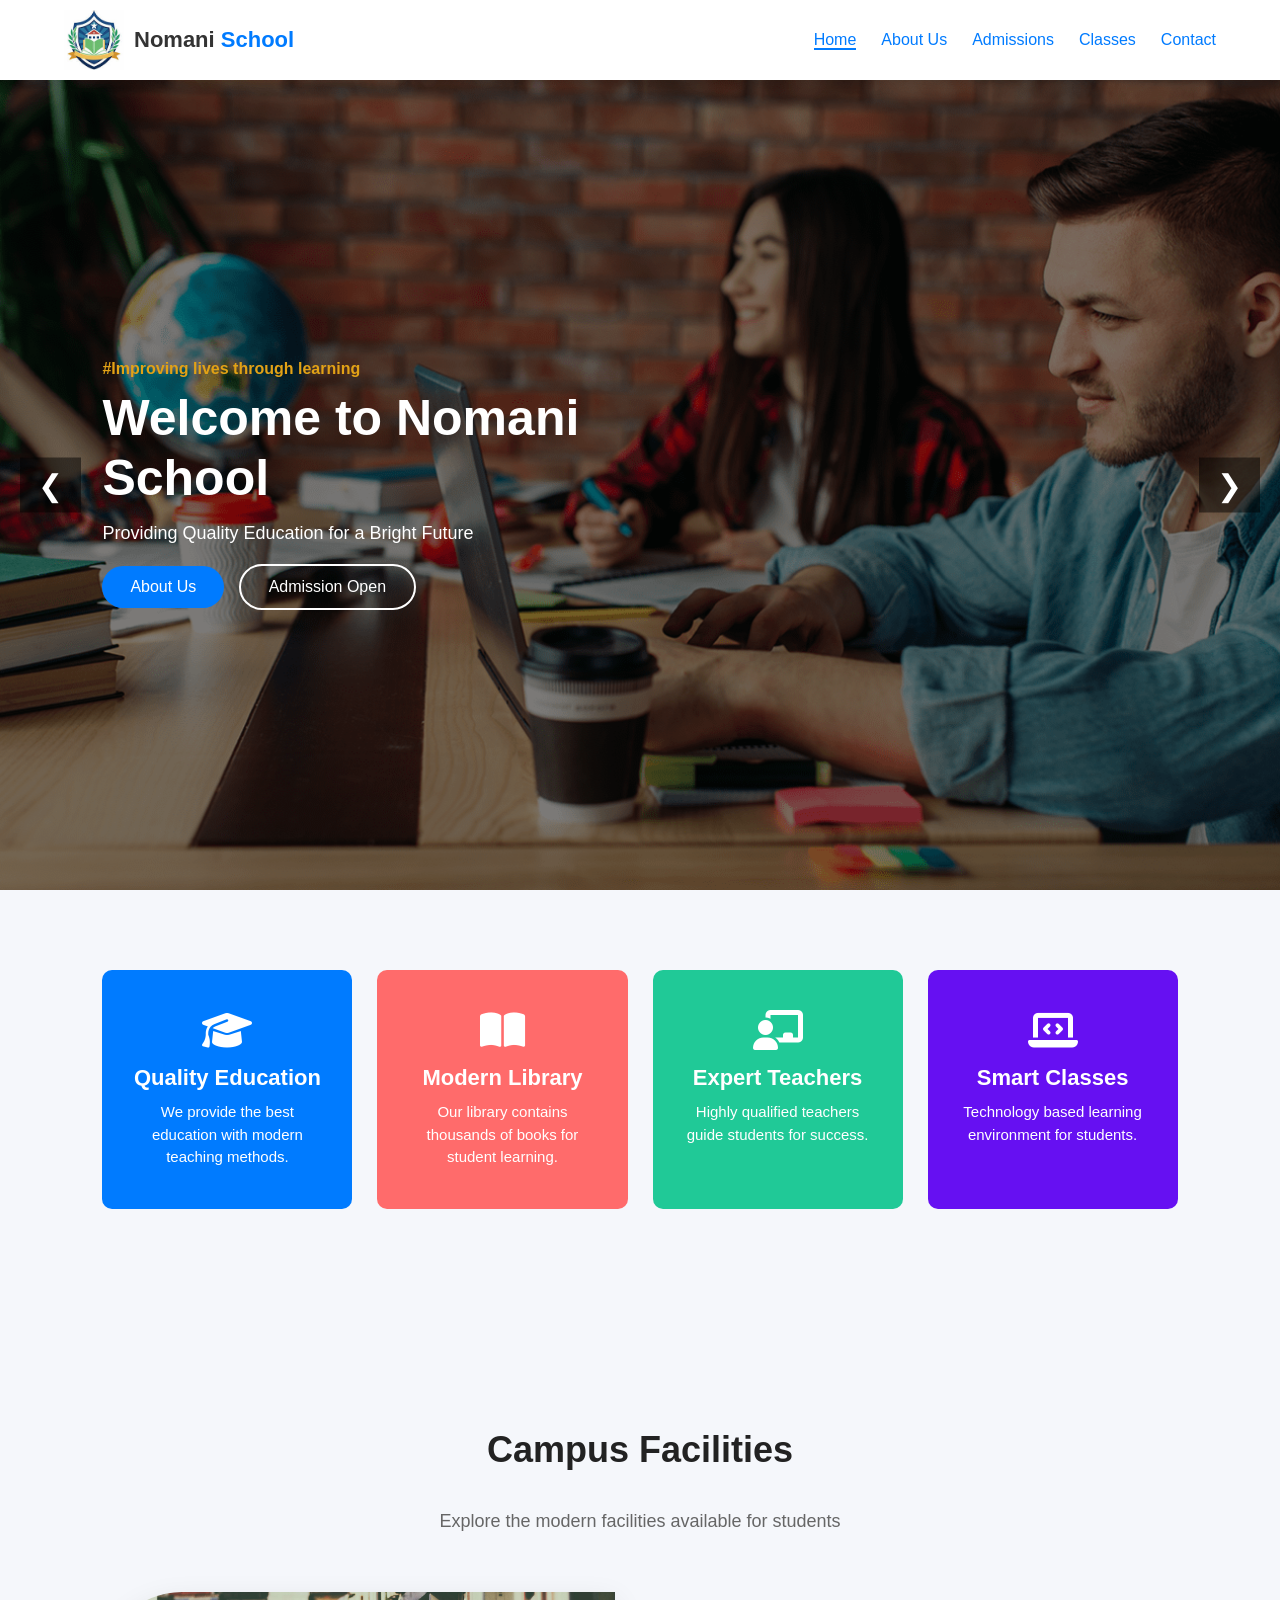
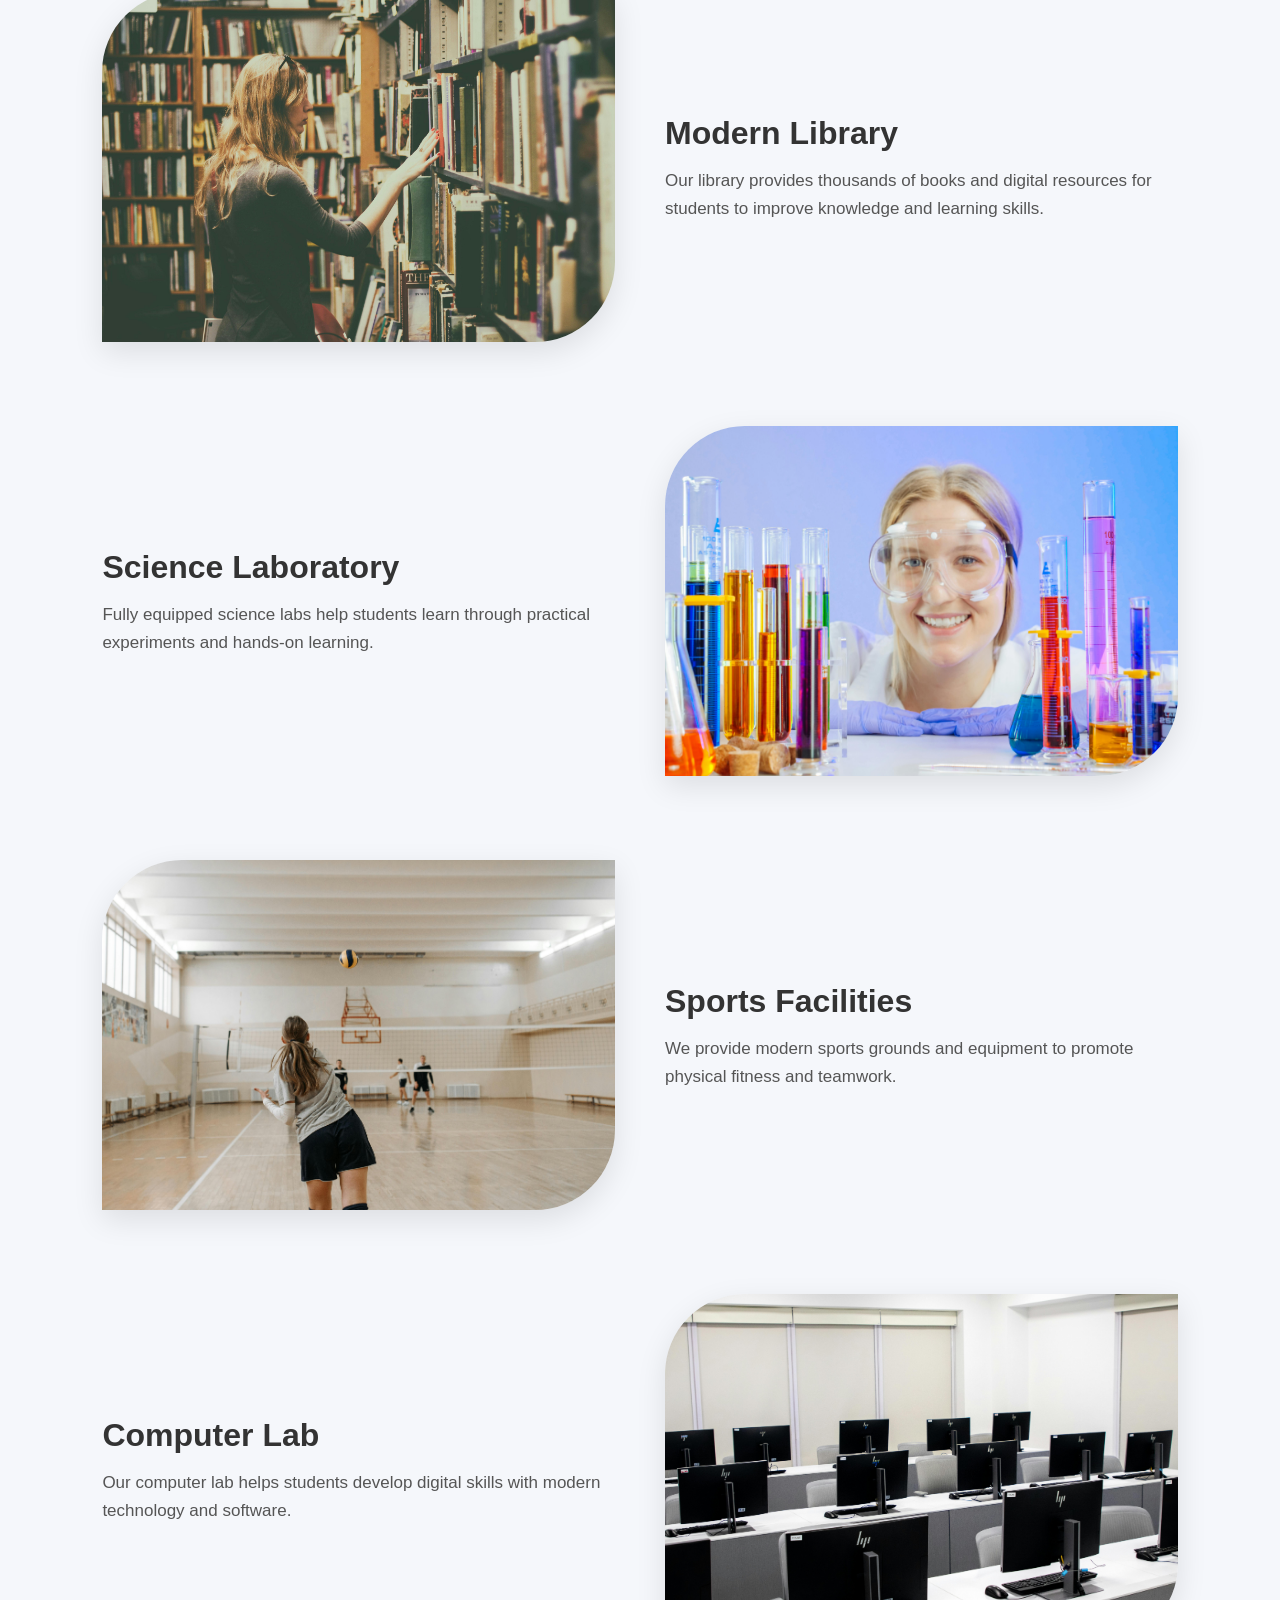
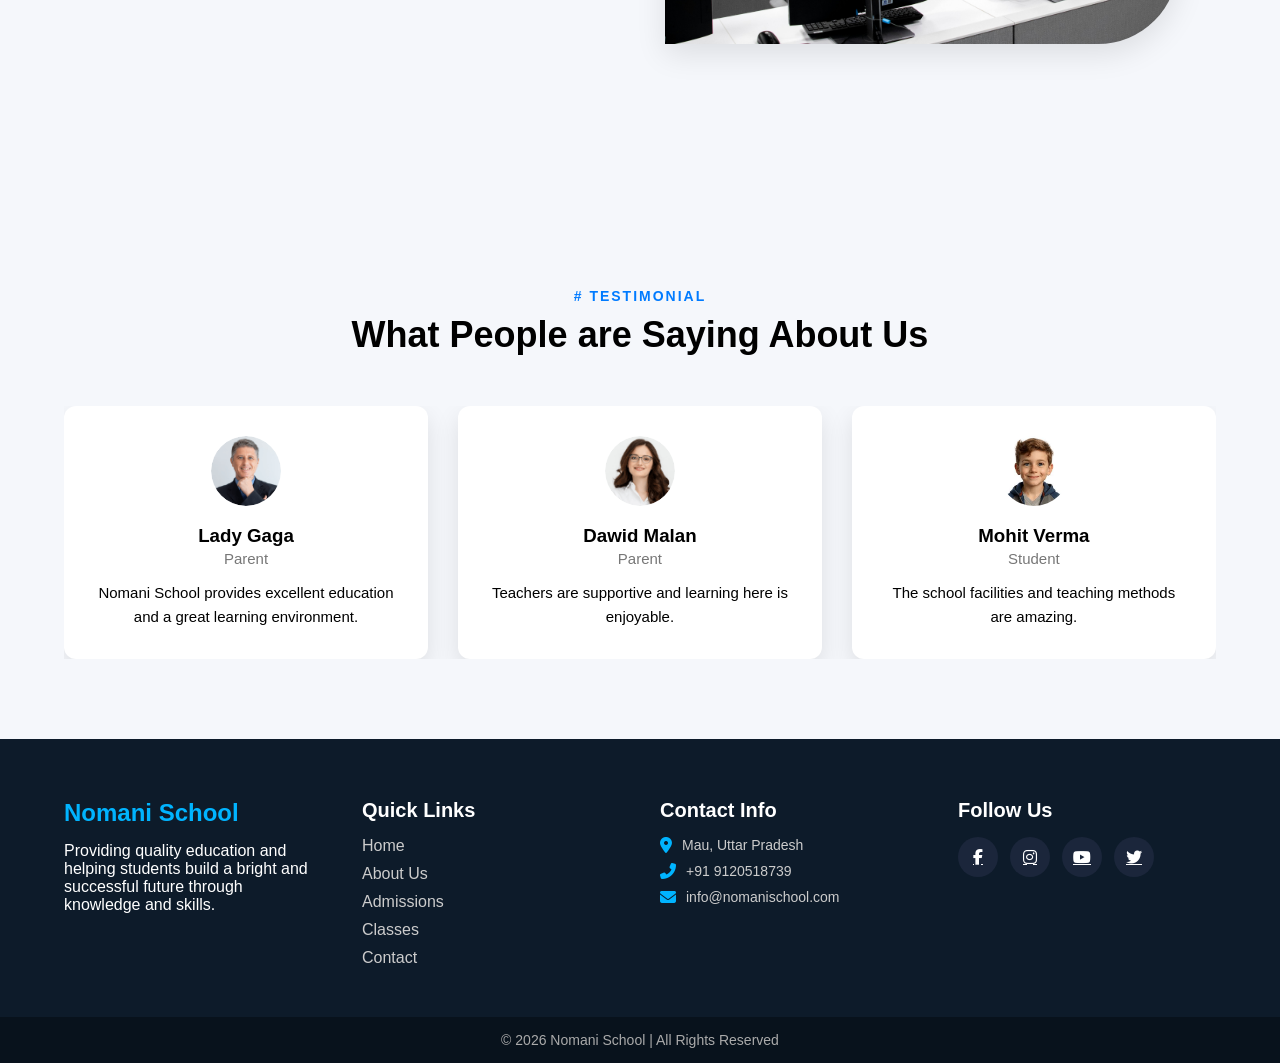
==== index.html @ 3c48c8b8 "Add files via upload" ====
<!DOCTYPE html>
<html lang="en">

<head>
    <meta charset="UTF-8">
    <meta name="viewport" content="width=device-width, initial-scale=1.0">
    <link rel="shortcut icon" href="image/logo.jpg" type="image/x-icon">
    <title>Nomani School</title>
    <link rel="stylesheet" href="style.css">
    <link rel="stylesheet" href="https://cdnjs.cloudflare.com/ajax/libs/font-awesome/6.5.0/css/all.min.css">
</head>

<body>

    <header>
        <nav>

            <div class="logo">
                <a href="index.html">
                    <img src="image/logo.jpg" alt="Nomani School Logo">
                    <h1>Nomani <span>School</span></h1>
                </a>
            </div>

            <ul class="nav-links">
                <li><a href="index.html" class="active">Home</a></li>
                <li><a href="about.html">About Us</a></li>
                <li><a href="admission.html">Admissions</a></li>
                <li><a href="classes.html">Classes</a></li>
                <li><a href="contact.html">Contact</a></li>
            </ul>

            <!-- Mobile Menu Icon -->
            <div class="menu-btn" onclick="toggleMenu()">☰</div>

        </nav>
    </header>

    <!-- Hero sectuion start -->
    <section class="hero">

        <div class="slider">

            <div class="slide active">
                <img src="image/slider_image1.png" alt="">
                <div class="slide-content">
                    <p class="hash">#Improving lives through learning</p>
                    <h1 class="title">Welcome to Nomani School</h1>
                    <p>Providing Quality Education for a Bright Future</p>
                    <a href="#" class="btn">About Us</a>
                    <a href="#" class="btn btn-secondary">Admission Open</a>
                </div>
            </div>

            <div class="slide">
                <img src="image/slider_image2.png" alt="">
                <div class="slide-content">
                    <p class="hash">#Improving lives through learning</p>
                    <h1 class="title">World Class best Learning for Anyone</h1>
                    <p>We believe everyone has the capacity to be creative. Turitor is a
                        place where people develop their own potential.</p>
                    <a href="about.html" class="btn">About Us</a>
                    <a href="admission.html" class="btn btn-secondary">Admission Open</a>
                </div>
            </div>

            <div class="slide">
                <img src="image/slider_image3.png" alt="">
                <div class="slide-content">
                    <p class="hash">#Improving lives through learning</p>
                    <h1 class="title">World class Best Learning</h1>
                    <p>We believe everyone has the capacity to be creative. Turitor is a
                        place where people develop their own potential.</p>
                    <a href="about.html" class="btn">About Us</a>
                    <a href="admission.html" class="btn btn-secondary">Admission Open</a>
                </div>
            </div>

        </div>

        <!-- Manual Controls -->

        <button class="prev">&#10094;</button>
        <button class="next">&#10095;</button>

    </section>

    <!-- hero section end -->


    <!-- feature section start -->

    <section class="features">

        <div class="card-container">

            <div class="feature-card card1">
                <i class="fas fa-graduation-cap"></i>
                <h3>Quality Education</h3>
                <p>We provide the best education with modern teaching methods.</p>
            </div>

            <div class="feature-card card2">
                <i class="fas fa-book-open"></i>
                <h3>Modern Library</h3>
                <p>Our library contains thousands of books for student learning.</p>
            </div>

            <div class="feature-card card3">
                <i class="fas fa-chalkboard-teacher"></i>
                <h3>Expert Teachers</h3>
                <p>Highly qualified teachers guide students for success.</p>
            </div>

            <div class="feature-card card4">
                <i class="fas fa-laptop-code"></i>
                <h3>Smart Classes</h3>
                <p>Technology based learning environment for students.</p>
            </div>

        </div>

    </section>

    <!-- feature section end -->

    <!-- Campus Facilities section start -->

    <section class="campus">

        <h1 class="section-title">Campus Facilities</h1>
        <p class="section-subtitle">Explore the modern facilities available for students</p>

        <div class="facility">

            <div class="facility-img">
                <img src="image/library.jpg" alt="">
            </div>

            <div class="facility-content">
                <h2>Modern Library</h2>
                <p>Our library provides thousands of books and digital resources
                    for students to improve knowledge and learning skills.</p>
            </div>

        </div>


        <div class="facility reverse">

            <div class="facility-img">
                <img src="image/science laboratory.jpg" alt="">
            </div>

            <div class="facility-content">
                <h2>Science Laboratory</h2>
                <p>Fully equipped science labs help students learn through
                    practical experiments and hands-on learning.</p>
            </div>

        </div>


        <div class="facility">

            <div class="facility-img">
                <img src="image/sport.jpg" alt="">
            </div>

            <div class="facility-content">
                <h2>Sports Facilities</h2>
                <p>We provide modern sports grounds and equipment to promote
                    physical fitness and teamwork.</p>
            </div>

        </div>


        <div class="facility reverse">

            <div class="facility-img">
                <img src="image/computer.jpg" alt="">
            </div>

            <div class="facility-content">
                <h2>Computer Lab</h2>
                <p>Our computer lab helps students develop digital skills
                    with modern technology and software.</p>
            </div>

        </div>

    </section>

    <!-- Campus Facilities section end -->

    <!-- Testimonial section start -->

    <section class="testimonial">

        <p class="small-heading"># TESTIMONIAL</p>
        <h2 class="testimonial-title">What People are Saying About Us</h2>

        <div class="testimonial-container">
            <div class="testimonial-slider">

                <div class="testimonial-card">
                    <img src="image/client1.png">
                    <h3>Lady Gaga</h3>
                    <p class="role">Parent</p>
                    <p>Nomani School provides excellent education and a great learning environment.</p>
                </div>

                <div class="testimonial-card">
                    <img src="image/client2.png">
                    <h3>Dawid Malan</h3>
                    <p class="role">Parent</p>
                    <p>Teachers are supportive and learning here is enjoyable.</p>
                </div>

                <div class="testimonial-card">
                    <img src="image/client3.jpg">
                    <h3>Mohit Verma</h3>
                    <p class="role">Student</p>
                    <p>The school facilities and teaching methods are amazing.</p>
                </div>

                <div class="testimonial-card">
                    <img src="image/client4.jpg">
                    <h3>Priya Singh</h3>
                    <p class="role">Student</p>
                    <p>Activities and studies are balanced perfectly.</p>
                </div>

            </div>
        </div>

    </section>

    <!-- Testimonial section end -->

    <!-- Footer start -->

    <footer class="footer">

        <div class="footer-container">

            <div class="footer-box">
                <h2 class="footer-logo">Nomani School</h2>
                <p>
                    Providing quality education and helping students build a
                    bright and successful future through knowledge and skills.
                </p>
            </div>

            <div class="footer-box">
                <h3>Quick Links</h3>
                <ul>
                    <li><a href="index.html">Home</a></li>
                    <li><a href="about.html">About Us</a></li>
                    <li><a href="admission.html">Admissions</a></li>
                    <li><a href="classes.html">Classes</a></li>
                    <li><a href="contact.html">Contact</a></li>
                </ul>
            </div>

            <div class="footer-box contact-box">
                <h3>Contact Info</h3>

                <p><i class="fas fa-map-marker-alt"></i> Mau, Uttar Pradesh</p>

                <p><i class="fas fa-phone-alt"></i> +91 9120518739</p>

                <p><i class="fas fa-envelope"></i> info@nomanischool.com</p>

            </div>

            <div class="footer-box">
                <h3>Follow Us</h3>

                <div class="social-icons">
                    <a href="#"><i class="fab fa-facebook-f"></i></a>
                    <a href="#"><i class="fab fa-instagram"></i></a>
                    <a href="#"><i class="fab fa-youtube"></i></a>
                    <a href="#"><i class="fab fa-twitter"></i></a>
                </div>

            </div>

        </div>

        <div class="footer-bottom">
            <p>© 2026 Nomani School | All Rights Reserved</p>
        </div>

    </footer>

    <!-- Footer end -->

    <!-- https://demo-themewinter.com/turitor/tutor-classic/ -->



    <script src="index.js"></script>
</body>

</html>
---- style.css ----
* {
    margin: 0;
    padding: 0;
    box-sizing: border-box;
    font-family: Arial, sans-serif;
}

body {
    background: #fff;
}

/* HEADER */

header {
    width: 100%;
    background: #fff;
    position: sticky;
    top: 0;
    z-index: 1000;
    box-shadow: 0 2px 8px rgba(0, 0, 0, 0.1);
}

nav {
    width: 90%;
    margin: auto;
    display: flex;
    align-items: center;
    justify-content: space-between;
    padding: 10px 0;
}

/* LOGO */

.logo {
    display: flex;
    align-items: center;
    gap: 10px;
}

.logo a {
    display: flex;
    align-items: center;
    gap: 10px;
    text-decoration: none;
}

.logo a img {
    width: 60px;
    height: 60px;
}

.logo a h1 {
    font-size: 22px;
    color: #333;
}

.logo a span {
    color: #007bff;
}

/* NAV LINKS */

.nav-links {
    display: flex;
    list-style: none;
    gap: 25px;
}

.nav-links li a {
    text-decoration: none;
    color: #007bff;
    font-size: 16px;
    font-weight: 500;
    position: relative;
    transition: 0.3s;
}

/* Hover animation */

.nav-links li a::after {
    content: "";
    width: 0;
    height: 2px;
    background: #007bff;
    position: absolute;
    left: 0;
    bottom: -5px;
    transition: 0.3s;
}

.nav-links li a:hover::after {
    width: 100%;
}

.nav-links li .active {
    border-bottom: 2px solid #007bff;
}

/* MENU BUTTON */

.menu-btn {
    display: none;
    font-size: 28px;
    cursor: pointer;
}

/* Hero section start */

.hero {
    position: relative;
    width: 100%;
    height: 90vh;
    overflow: hidden;
}

/* SLIDES */

.slide {
    position: absolute;
    width: 100%;
    height: 100%;
    opacity: 0;
    transition: opacity 1s ease;
}

.slide.active {
    opacity: 1;
}

.slide img {
    width: 100%;
    height: 100%;
    object-fit: cover;
}

/* OVERLAY */

.slide::after {
    content: "";
    position: absolute;
    top: 0;
    left: 0;
    width: 100%;
    height: 100%;
    background: rgba(0, 0, 0, 0.5);
}

/* TEXT CONTENT */

.slide-content {
    position: absolute;
    top: 50%;
    left: 8%;
    transform: translateY(-50%);
    color: white;
    z-index: 2;
    max-width: 550px;
    /* controls text width */
}

.slide-content .hash {
    font-size: 16px;
    margin-bottom: 10px;
    color: #e2a216;
    font-weight: bold;
}

.slide-content .title {
    font-size: 50px;
    font-weight: 700;
    margin-bottom: 15px;
    line-height: 1.2;
}

.slide-content p {
    font-size: 18px;
    margin-bottom: 20px;
}

.btn {
    display: inline-block;
    padding: 12px 28px;
    background: #007bff;
    color: white;
    text-decoration: none;
    border-radius: 30px;
    margin-right: 10px;
    transition: 0.3s;
}

.slide-content .btn-secondary {
    background: transparent;
    border: 2px solid white;
}

.btn:hover {
    background: #0056d2;
}

.btn-secondary:hover {
    background: white;
    color: black;
}

/* ARROWS */

.prev,
.next {
    position: absolute;
    top: 50%;
    transform: translateY(-50%);
    background: rgba(0, 0, 0, 0.5);
    color: white;
    border: none;
    font-size: 30px;
    padding: 10px 18px;
    cursor: pointer;
    z-index: 3;
}

.prev {
    left: 20px;
}

.next {
    right: 20px;
}

.prev:hover,
.next:hover {
    background: #007bff;
}

/* hero section end */

/* Feature section start */

.features {
    padding: 80px 5%;
    background: #f5f7fb;
}

.card-container {
    display: grid;
    grid-template-columns: repeat(auto-fit, minmax(250px, 1fr));
    gap: 25px;
}

/* CARD */

.feature-card {
    padding: 40px 25px;
    text-align: center;
    border-radius: 10px;
    color: white;
    transition: 0.4s;
    cursor: pointer;
}

/* ICON */

.feature-card i {
    font-size: 40px;
    margin-bottom: 15px;
}

/* TITLE */

.feature-card h3 {
    font-size: 22px;
    margin-bottom: 10px;
}

/* PARAGRAPH */

.feature-card p {
    font-size: 15px;
    line-height: 1.5;
}

/* DIFFERENT COLORS */

.card1 {
    background: #007bff;
}

.card2 {
    background: #ff6b6b;
}

.card3 {
    background: #20c997;
}

.card4 {
    background: #6610f2;
}

/* HOVER EFFECT */

.feature-card:hover {
    background: #222;
    transform: translateY(-10px);
    box-shadow: 0 10px 25px rgba(0, 0, 0, 0.2);
}

/* Feature section end */

/* Campus Facilities section start */

.campus {
    padding: 80px 8%;
    background: #f5f7fb;
}

.section-title {
    text-align: center;
    font-size: 42px;
    font-weight: 700;
    margin-bottom: 10px;
    color: #222;
}

.section-subtitle {
    text-align: center;
    color: #666;
    margin-bottom: 60px;
    font-size: 18px;
}

.facility {
    display: flex;
    align-items: center;
    gap: 50px;
    margin-bottom: 80px;
}

.reverse {
    flex-direction: row-reverse;
}

/* IMAGE */

.facility-img {
    flex: 1;
}

.facility-img img {
    width: 100%;
    height: 350px;
    object-fit: cover;
    border-top-left-radius: 80px;
    border-bottom-right-radius: 80px;
    box-shadow: 0 10px 30px rgba(0, 0, 0, 0.1);
}

/* CONTENT */

.facility-content {
    flex: 1;
}

.facility-content h2 {
    font-size: 32px;
    margin-bottom: 15px;
    color: #333;
}

.facility-content p {
    font-size: 17px;
    line-height: 1.6;
    color: #555;
}

/* Campus Facilities section end */

/* Testimonial section start */

.testimonial {
    padding: 80px 5%;
    background: #f5f7fb;
    text-align: center;
}

.small-heading {
    color: #007bff;
    font-size: 14px;
    letter-spacing: 2px;
    font-weight: 600;
    margin-bottom: 10px;
}

.testimonial-title {
    font-size: 36px;
    margin-bottom: 50px;
}

.testimonial-container {
    max-width: 1200px;
    margin: auto;
    overflow: hidden;
}

.testimonial-slider {
    display: flex;
    gap: 30px;
    transition: 0.6s ease;
}

.testimonial-card {
    min-width: calc(33.33% - 20px);
    background: #fff;
    padding: 30px;
    border-radius: 12px;
    box-shadow: 0 10px 25px rgba(0, 0, 0, 0.1);
    transition: 0.4s;
}

.testimonial-card:hover {
    transform: translateY(-10px);
    box-shadow: 0 15px 35px rgba(0, 0, 0, 0.2);
}

.testimonial-card img {
    width: 70px;
    height: 70px;
    border-radius: 50%;
    margin-bottom: 15px;
}

.role {
    color: #777;
    font-size: 14px;
    margin-bottom: 10px;
}

.testimonial-card p {
    font-size: 15px;
    line-height: 1.6;
}

/* About page start */

/* HERO */

.about-hero {
    height: 350px;
    background: linear-gradient(rgba(0, 0, 0, 0.6), rgba(0, 0, 0, 0.6)), url(image/slider_image2.png);
    background-size: cover;
    display: flex;
    align-items: center;
    justify-content: center;
    color: white;
    text-align: center;
}

.hero-content h1 {
    font-size: 50px;
    margin-bottom: 10px;
}

/* ABOUT */

.about-school {
    padding: 80px 8%;
}

.about-container {
    display: flex;
    align-items: center;
    gap: 50px;
}

.about-image img {
    width: 100%;
    border-radius: 12px;
    box-shadow: 0 10px 30px rgba(0, 0, 0, 0.2);
    transition: .4s;
}

.about-image img:hover {
    transform: scale(1.05);
}

.about-text h2 {
    font-size: 36px;
    margin-bottom: 15px;
}

.about-text p {
    font-size: 17px;
    line-height: 1.6;
    color: #555;
}

.about-text .btn {
    padding: 12px 25px;
    background: #007bff;
    color: white;
    text-decoration: none;
    border-radius: 25px;
    margin-top: 10px;
}

/* COUNTERS */

.counter {
    background: #f5f7fb;
    padding: 60px;
    display: grid;
    grid-template-columns: repeat(auto-fit, minmax(200px, 1fr));
    text-align: center;
    gap: 20px;
}

.counter-box {
    background: white;
    padding: 30px;
    border-radius: 10px;
    box-shadow: 0 10px 20px rgba(0, 0, 0, 0.1);
    transition: .4s;
}

.counter-box:hover {
    transform: translateY(-10px);
}

.counter-box h2 {
    font-size: 40px;
    color: #007bff;
    margin-bottom: 10px;
}

/* MISSION */

.mission-vision {
    padding: 80px 8%;
    text-align: center;
}

.mission-container {
    display: flex;
    gap: 40px;
    justify-content: center;
    flex-wrap: wrap;
}

.mission-card {
    width: 300px;
    background: white;
    padding: 40px;
    border-radius: 12px;
    box-shadow: 0 10px 20px rgba(0, 0, 0, 0.1);
    transition: .4s;
}

.mission-card:hover {
    transform: translateY(-10px);
}

.mission-card h3 {
    font-size: 24px;
    color: #007bff;
    margin-bottom: 15px;
}

.mission-card p {
    font-size: 16px;
    line-height: 1.6;
    color: #555;
}

/* PRINCIPAL */

.principal {
    padding: 80px 8%;
}

.principal-container {
    display: flex;
    gap: 50px;
    align-items: center;
}

.principal-container .principal-text h2 {
    font-size: 36px;
    margin-bottom: 15px;
}

.principal-container .principal-text p {
    font-size: 17px;
    line-height: 1.6;
    color: #555;
    margin-bottom: 10px;
}

.principal-img img {
    width: 300px;
    height: 350px;
    border-radius: 12px;
}

/* TEACHERS */

.teachers {
    padding: 80px 8%;
    text-align: center;
}

.teacher-container {
    display: flex;
    gap: 30px;
    justify-content: center;
    flex-wrap: wrap;
}

.teacher-card {
    width: 250px;
    background: white;
    padding: 20px;
    border-radius: 12px;
    box-shadow: 0 10px 20px rgba(0, 0, 0, 0.1);
    transition: .4s;
}

.teacher-card:hover {
    transform: translateY(-10px);
}

.teacher-card img {
    width: 100%;
    height: 250px;
    border-radius: 10px;
    margin-bottom: 10px;
}

.teacher-card h3 {
    color: #007bff;
    margin-bottom: 5px;
}

.teacher-card p {
    color: #777;
    font-size: 14px;
}

/* WHY */

.why {
    padding: 80px 8%;
    background: #f5f7fb;
    text-align: center;
}

.why-container {
    display: flex;
    gap: 30px;
    justify-content: center;
    flex-wrap: wrap;
}

.why-box {
    width: 260px;
    background: white;
    padding: 30px;
    border-radius: 10px;
    box-shadow: 0 10px 20px rgba(0, 0, 0, 0.1);
}

.why-box h3 {
    font-size: 24px;
    color: #007bff;
    margin-bottom: 15px;
}

.why-box p {
    font-size: 16px;
    line-height: 1.6;
    color: #555;
}

/* CTA */

.cta {
    background: #007bff;
    color: white;
    text-align: center;
    padding: 60px;
}

.cta h2 {
    font-size: 36px;
    margin-bottom: 15px;
}

.cta p {
    font-size: 18px;
    margin-bottom: 20px;
}

.cta-btn {
    background: white;
    color: #007bff;
    padding: 12px 30px;
    text-decoration: none;
    border-radius: 25px;
    margin-top: 10px;
    display: inline-block;
}


/* About page end */


/* Admission page start */


/* HERO */

.admission-hero {
    height: 350px;
    background: linear-gradient(rgba(0, 0, 0, 0.6), rgba(0, 0, 0, 0.6)), url(image/admission.jpg);
    background-size: cover;
    background-position: center;
    display: flex;
    align-items: center;
    justify-content: center;
    text-align: center;
    color: white;
}

.hero-content h1 {
    font-size: 50px;
    margin-bottom: 10px;
    animation: fadeDown 1s;
}

.hero-content p {
    margin-bottom: 20px;
    animation: fadeUp 1s;
}

.hero-btn {
    background: #007bff;
    color: white;
    padding: 12px 30px;
    text-decoration: none;
    border-radius: 25px;
    transition: .3s;
}

.hero-btn:hover {
    background: #0056d2;
}

/* SECTION TITLE */

.section-title {
    text-align: center;
    font-size: 36px;
    margin-bottom: 40px;
}

/* INFO */

.admission-info {
    padding: 80px 8%;
}

.info-container {
    display: grid;
    grid-template-columns: repeat(auto-fit, minmax(250px, 1fr));
    gap: 30px;
}

.info-box {
    background: #fff;
    padding: 30px;
    border-radius: 10px;
    box-shadow: 0 10px 20px rgba(0, 0, 0, 0.1);
    transition: .4s;
}

.info-box:hover {
    transform: translateY(-10px);
}

.info-box h3 {
    font-size: 24px;
    color: #007bff;
    margin-bottom: 15px;
}

.info-box p {
    font-size: 16px;
    line-height: 1.6;
    color: #555;
}

/* STEPS */

.steps {
    padding: 80px 8%;
    background: #f5f7fb;
    text-align: center;
}

.steps-container {
    display: flex;
    justify-content: center;
    gap: 40px;
    flex-wrap: wrap;
}

.step {
    width: 200px;
    background: white;
    padding: 30px;
    border-radius: 10px;
    box-shadow: 0 10px 20px rgba(0, 0, 0, 0.1);
    transition: .4s;
}

.step:hover {
    transform: scale(1.1);
}

.step h3 {
    font-size: 40px;
    color: #007bff;
    margin-bottom: 10px;
}

.step p {
    font-size: 16px;
    line-height: 1.6;
    color: #555;
}

/* FORM */

.admission-form {
    padding: 80px 8%;
}

form {
    max-width: 800px;
    margin: auto;
    background: white;
    padding: 40px;
    border-radius: 10px;
    box-shadow: 0 10px 30px rgba(0, 0, 0, 0.1);
}

.form-row {
    display: flex;
    gap: 20px;
    margin-bottom: 20px;
}

input,
textarea {
    width: 100%;
    padding: 12px;
    border: 1px solid #ddd;
    border-radius: 6px;
    transition: all 0.3s ease-in-out;
}

textarea {
    height: 120px;
    margin-bottom: 20px;
}

input:focus,
textarea:focus {
    border-color: #007bff;
    outline: none;
}

input:hover,
textarea:hover {
    border-color: #007bff;
}

.submit-btn {
    background: #007bff;
    color: white;
    padding: 12px 30px;
    border: none;
    border-radius: 25px;
    cursor: pointer;
    transition: .3s;
}

.submit-btn:hover {
    background: #0056d2;
}

/* ANIMATION */

@keyframes fadeDown {
    from {
        opacity: 0;
        transform: translateY(-30px);
    }

    to {
        opacity: 1;
        transform: translateY(0);
    }
}

@keyframes fadeUp {
    from {
        opacity: 0;
        transform: translateY(30px);
    }

    to {
        opacity: 1;
        transform: translateY(0);
    }
}


/* Admission page send */


/* Classes Page start */

/* HERO */

.classes-hero {
    height: 320px;
    background: linear-gradient(rgba(0, 0, 0, 0.6), rgba(0, 0, 0, 0.6)), url(image/classes.jpg);
    background-size: cover;
    background-position: center;
    display: flex;
    align-items: center;
    justify-content: center;
    text-align: center;
    color: white;
}

.hero-content h1 {
    font-size: 48px;
    margin-bottom: 10px;
    animation: fadeDown 1s;
}

.hero-content p {
    animation: fadeUp 1s;
}

/* SECTION */

.section-title {
    text-align: center;
    font-size: 36px;
    margin: 60px 0 40px;
}

/* CLASSES */

.classes-section {
    padding: 0 8%;
}

.classes-container {
    display: grid;
    grid-template-columns: repeat(auto-fit, minmax(250px, 1fr));
    gap: 30px;
}

.class-card {
    background: white;
    padding: 30px;
    border-radius: 12px;
    box-shadow: 0 10px 25px rgba(0, 0, 0, 0.1);
    text-align: center;
    transition: .4s;
}

.class-card:hover {
    transform: translateY(-10px);
    box-shadow: 0 20px 40px rgba(0, 0, 0, 0.2);
}

.class-card h3 {
    font-size: 24px;
    color: #007bff;
    margin-bottom: 15px;
}

.class-card p {
    font-size: 16px;
    line-height: 1.6;
    color: #555;
}

/* SUBJECTS */

.subjects {
    padding: 80px 8%;
    background: #f5f7fb;
}

.subjects-container {
    display: grid;
    grid-template-columns: repeat(auto-fit, minmax(180px, 1fr));
    gap: 20px;
}

.subject-box {
    background: white;
    padding: 20px;
    text-align: center;
    border-radius: 8px;
    box-shadow: 0 8px 20px rgba(0, 0, 0, 0.1);
    transition: .3s;
}

.subject-box:hover {
    background: #007bff;
    color: white;
    transform: scale(1.05);
}

/* FEATURES */

.features {
    padding: 80px 8%;
    text-align: center;
}

.features-container {
    display: flex;
    gap: 30px;
    justify-content: center;
    flex-wrap: wrap;
}

.feature-box {
    width: 260px;
    background: white;
    padding: 30px;
    border-radius: 10px;
    box-shadow: 0 10px 25px rgba(0, 0, 0, 0.1);
    transition: .4s;
}

.feature-box:hover {
    transform: translateY(-10px);
}

.feature-box h3 {
    font-size: 24px;
    color: #007bff;
    margin-bottom: 15px;
}

.feature-box p {
    font-size: 16px;
    line-height: 1.6;
    color: #555;
}

/* ANIMATIONS */

@keyframes fadeDown {
    from {
        opacity: 0;
        transform: translateY(-30px);
    }

    to {
        opacity: 1;
        transform: translateY(0);
    }
}

@keyframes fadeUp {
    from {
        opacity: 0;
        transform: translateY(30px);
    }

    to {
        opacity: 1;
        transform: translateY(0);
    }
}


/* Classes Page end */

/* Contact Page Start */

/* HERO */

.contact-hero {
    height: 300px;
    background: linear-gradient(rgba(0, 0, 0, 0.6), rgba(0, 0, 0, 0.6)), url(image/contact.jpg);
    background-size: cover;
    background-position: center;
    display: flex;
    align-items: center;
    justify-content: center;
    color: white;
    text-align: center;
}

.hero-content h1 {
    font-size: 48px;
    margin-bottom: 10px;
    animation: fadeDown 1s;
}

.hero-content p {
    animation: fadeUp 1s;
}

/* SECTION TITLE */

.section-title {
    text-align: center;
    font-size: 36px;
    margin: 60px 0 40px;
}

/* CONTACT INFO */

.contact-info {
    padding: 0 8%;
}

.info-container {
    display: grid;
    grid-template-columns: repeat(auto-fit, minmax(250px, 1fr));
    gap: 30px;
}

.info-card {
    background: white;
    padding: 40px;
    text-align: center;
    border-radius: 12px;
    box-shadow: 0 10px 25px rgba(0, 0, 0, 0.1);
    transition: .4s;
}

.info-card i {
    font-size: 30px;
    color: #007bff;
    margin-bottom: 15px;
}

.info-card:hover {
    transform: translateY(-10px);
    box-shadow: 0 20px 40px rgba(0, 0, 0, 0.2);
}

.info-card h3 {
    font-size: 22px;
    margin-bottom: 10px;
}

.info-card p {
    font-size: 16px;
    line-height: 1.6;
    color: #555;
}

/* CONTACT FORM */

.contact-form {
    padding: 80px 8%;
}

.form-container {
    max-width: 900px;
    margin: auto;
    background: white;
    padding: 40px;
    border-radius: 12px;
    box-shadow: 0 10px 30px rgba(0, 0, 0, 0.1);
}

.form-row {
    display: flex;
    gap: 20px;
    margin-bottom: 20px;
}

input,
textarea {
    width: 100%;
    padding: 12px;
    border: 1px solid #ddd;
    border-radius: 6px;
}

textarea {
    height: 120px;
    margin-bottom: 20px;
}

.submit-btn {
    background: #007bff;
    color: white;
    padding: 12px 30px;
    border: none;
    border-radius: 25px;
    cursor: pointer;
    transition: .3s;
}

.submit-btn:hover {
    background: #0056d2;
}

/* MAP */

.map {
    margin-top: 40px;
    padding: 10px;
    box-shadow: 0 10px 30px rgba(0, 0, 0, 0.1);

}

/* ANIMATION */

@keyframes fadeDown {
    from {
        opacity: 0;
        transform: translateY(-30px);
    }

    to {
        opacity: 1;
        transform: translateY(0);
    }
}

@keyframes fadeUp {
    from {
        opacity: 0;
        transform: translateY(30px);
    }

    to {
        opacity: 1;
        transform: translateY(0);
    }
}


/* Contact Page End */


/* Footer start*/


.footer {
    background: #0d1b2a;
    color: white;
    padding-top: 60px;
}

.footer-container {
    width: 90%;
    margin: auto;
    display: grid;
    grid-template-columns: repeat(auto-fit, minmax(220px, 1fr));
    gap: 40px;
    padding-bottom: 40px;
}

.footer-box h3 {
    margin-bottom: 15px;
    font-size: 20px;
}

.footer-logo {
    color: #00b4ff;
    margin-bottom: 15px;
}

.contact-box p {
    display: flex;
    align-items: center;
    gap: 10px;
    margin-bottom: 10px;
    color: #ccc;
    font-size: 14px;
}

.contact-box i {
    color: #00b4ff;
    font-size: 16px;
}


.footer-box ul {
    list-style: none;
}

.footer-box ul li {
    margin-bottom: 10px;
}

.footer-box ul li a {
    text-decoration: none;
    color: #ccc;
    transition: 0.3s;
}

.footer-box ul li a:hover {
    color: #00b4ff;
    padding-left: 6px;
}

/* SOCIAL ICONS */

.social-icons {
    display: flex;
    gap: 12px;
    margin-top: 10px;
}

.social-icons a {
    width: 40px;
    height: 40px;
    display: flex;
    align-items: center;
    justify-content: center;
    background: #1b263b;
    border-radius: 50%;
    color: white;
    transition: 0.4s;
}

.social-icons a:hover {
    background: #00b4ff;
    transform: translateY(-5px);
}

/* BOTTOM */

.footer-bottom {
    text-align: center;
    padding: 15px;
    background: #08121c;
    font-size: 14px;
    color: #aaa;
}

/* Footer end*/

/* Responsive */

@media(max-width:900px) {

    .testimonial-card {
        min-width: calc(50% - 20px);
    }

    .about-container,
    .principal-container {
        flex-direction: column;
        text-align: center;
    }

    .hero-content h1 {
        font-size: 36px;
    }

}

@media(max-width:600px) {

    .testimonial-card {
        min-width: 100%;
    }

}

/* Testimonial section end */

/* MOBILE */

@media (max-width:768px) {

    .nav-links {
        position: absolute;
        top: 80px;
        left: 0;
        width: 100%;
        background: #fff;
        flex-direction: column;
        align-items: center;
        gap: 20px;
        padding: 20px 0;
        display: none;
        box-shadow: 0 5px 10px rgba(0, 0, 0, 0.1);
    }

    .nav-links.active {
        display: flex;
    }

    .menu-btn {
        display: block;
    }

    .hero {
        height: 75vh;
    }

    .slide-content {
        left: 5%;
        max-width: 90%;
    }

    .title {
        font-size: 30px;
    }

    .slide-content p {
        font-size: 16px;
    }

    .hash {
        font-size: 14px;
    }

    .prev,
    .next {
        font-size: 22px;
        padding: 8px 14px;
    }

    .facility {
        flex-direction: column;
        text-align: center;
    }

    .reverse {
        flex-direction: column;
    }

    .facility-img img {
        height: 250px;
    }

    .testimonial-title {
        font-size: 28px;
    }

    .form-row {
        flex-direction: column;
    }

    .hero-content h1 {
        font-size: 36px;
    }

    .hero-content h1 {
        font-size: 34px;
    }

    .features-container {
        flex-direction: column;
        align-items: center;
    }

    .form-row {
        flex-direction: column;
    }

    .hero-content h1 {
        font-size: 36px;
    }

}

@media (max-width:480px) {

    .hero {
        height: 70vh;
    }

    .title {
        font-size: 24px;
    }

    .slide-content p {
        font-size: 14px;
    }

    .btn {
        display: block;
        margin-bottom: 10px;
        width: 180px;
        text-align: center;
    }

}
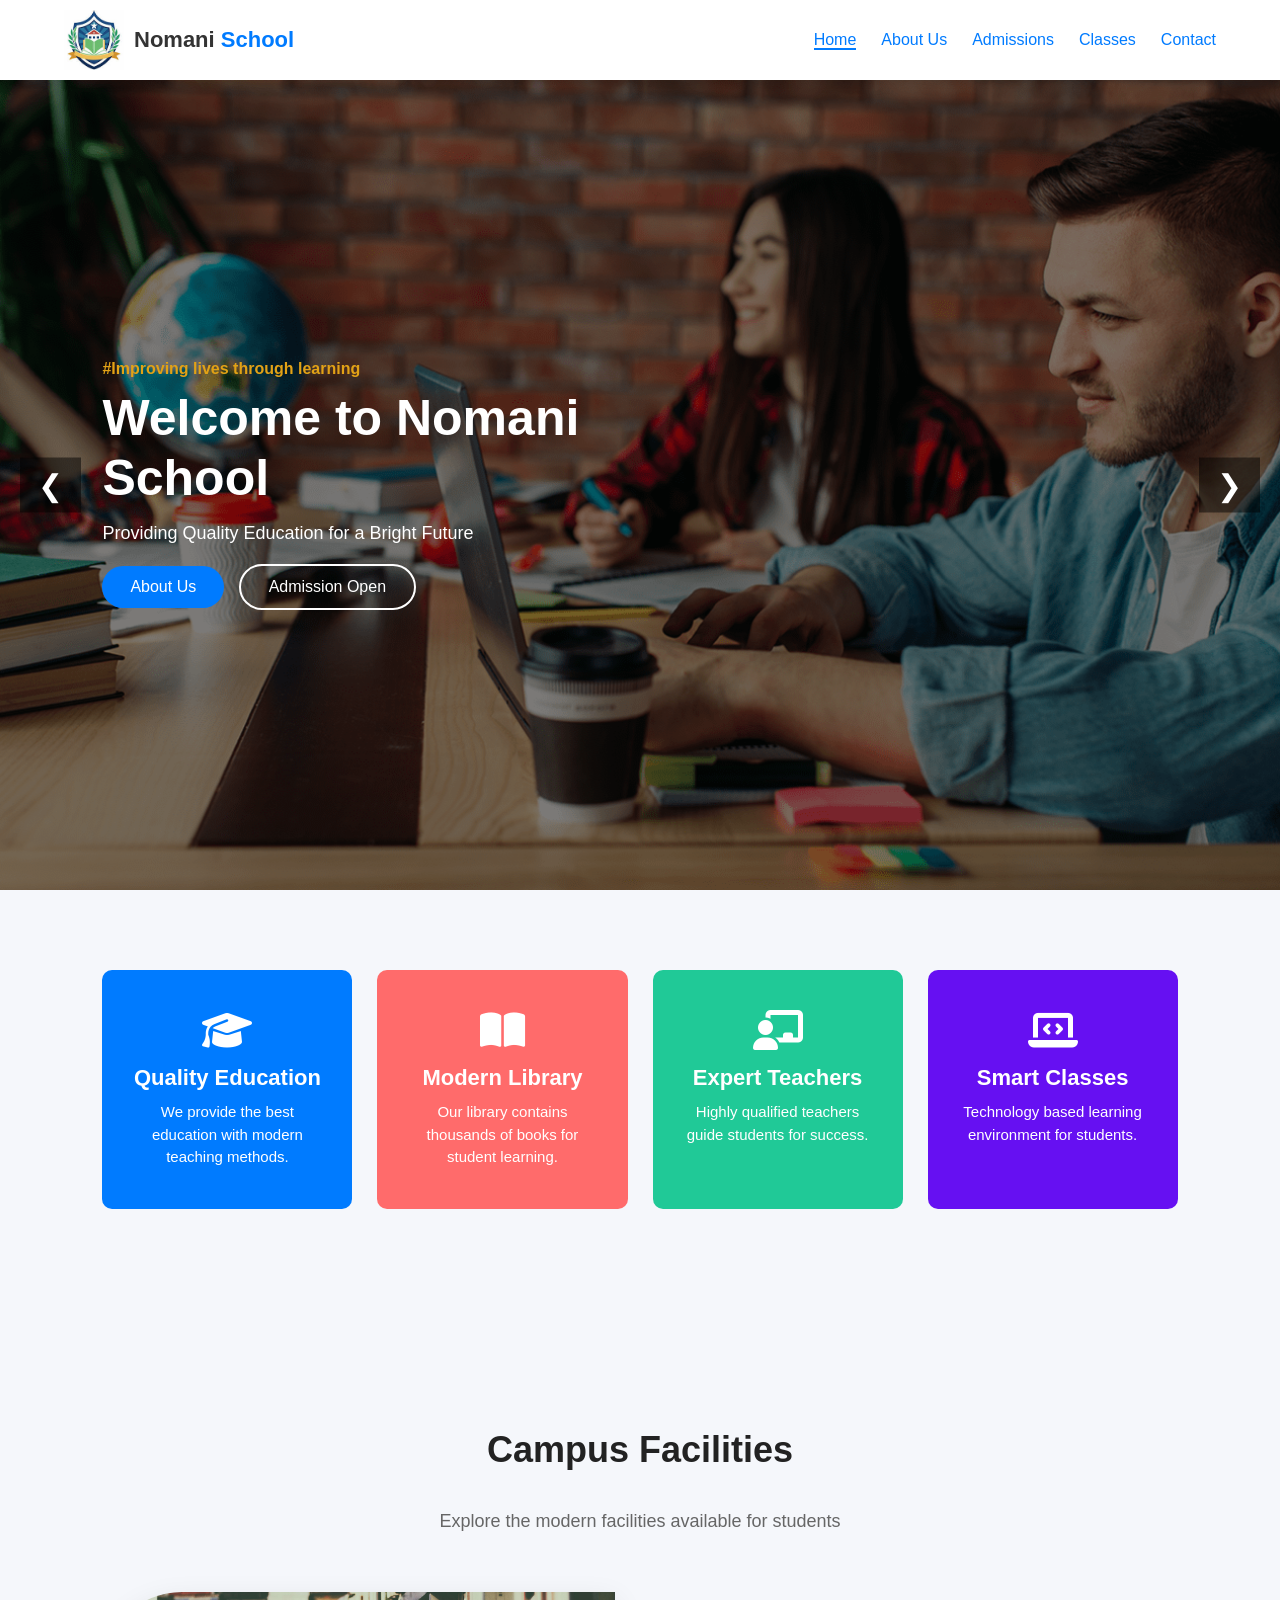
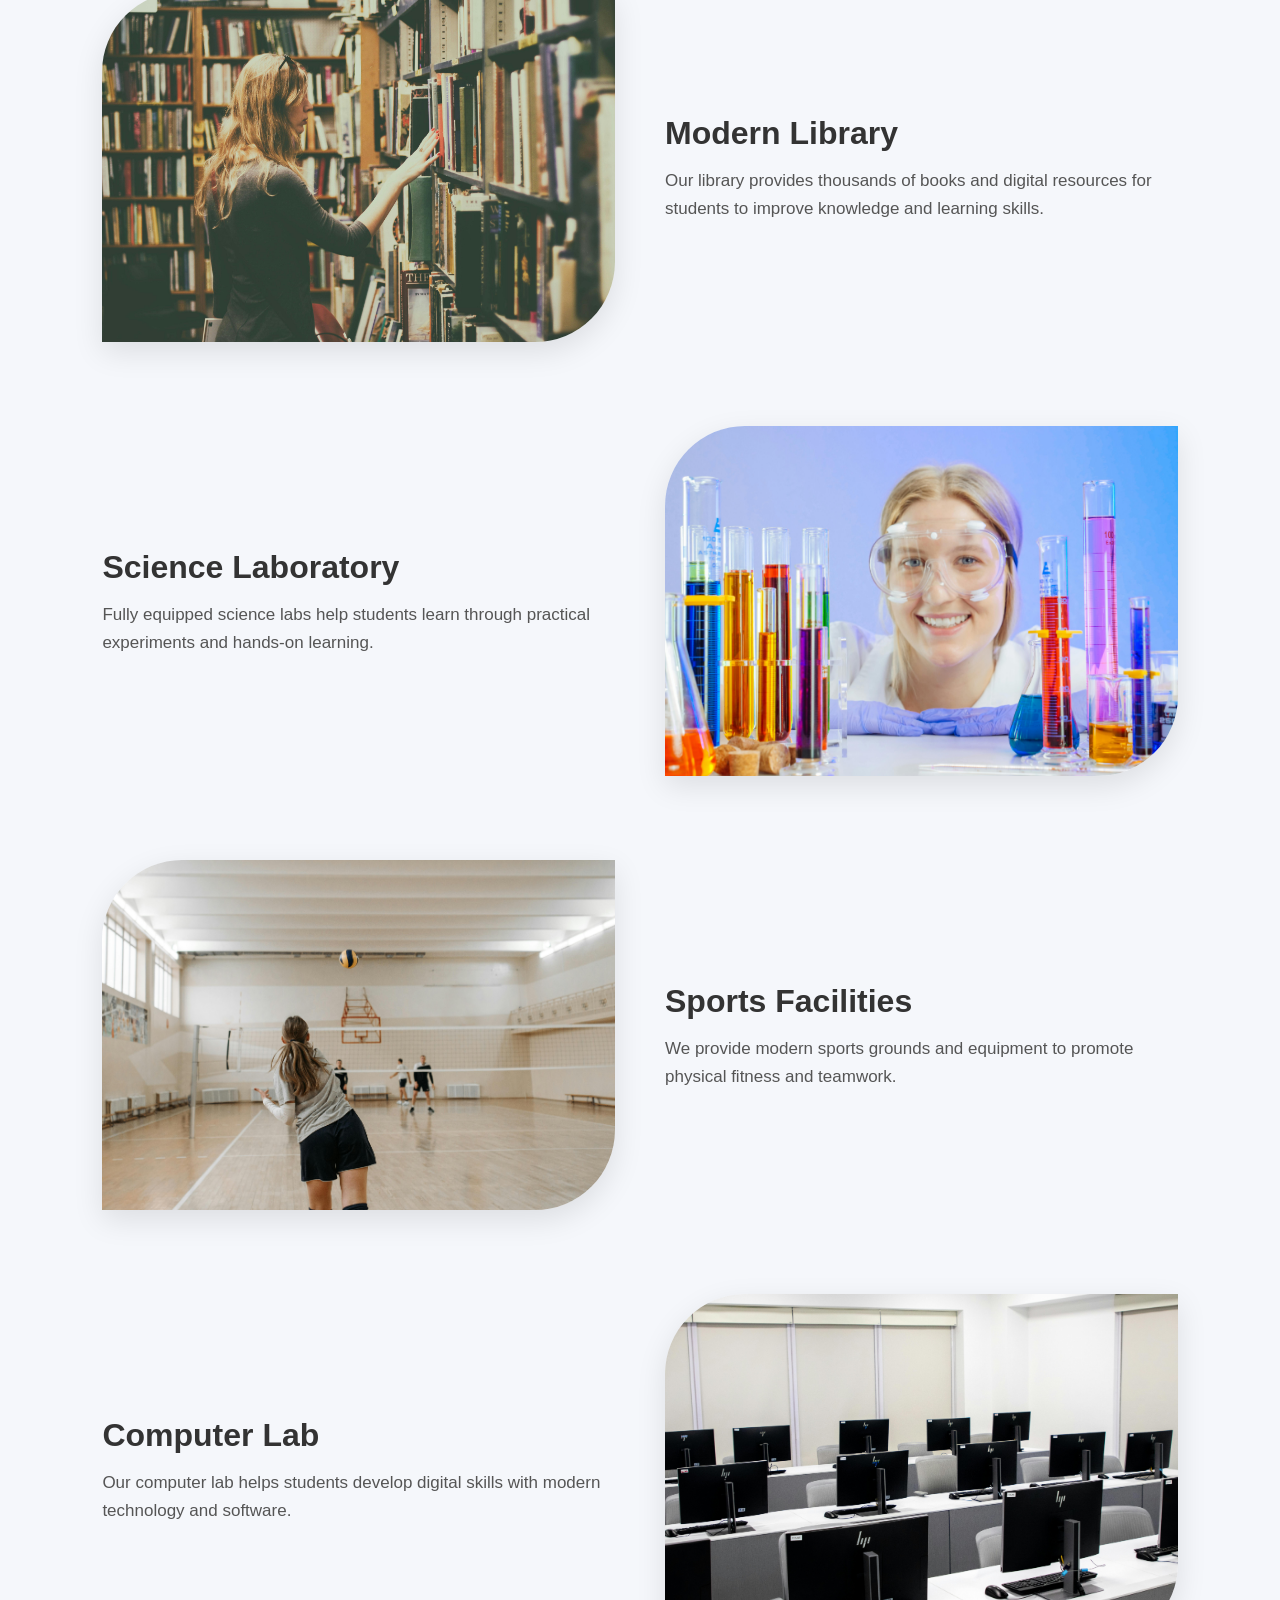
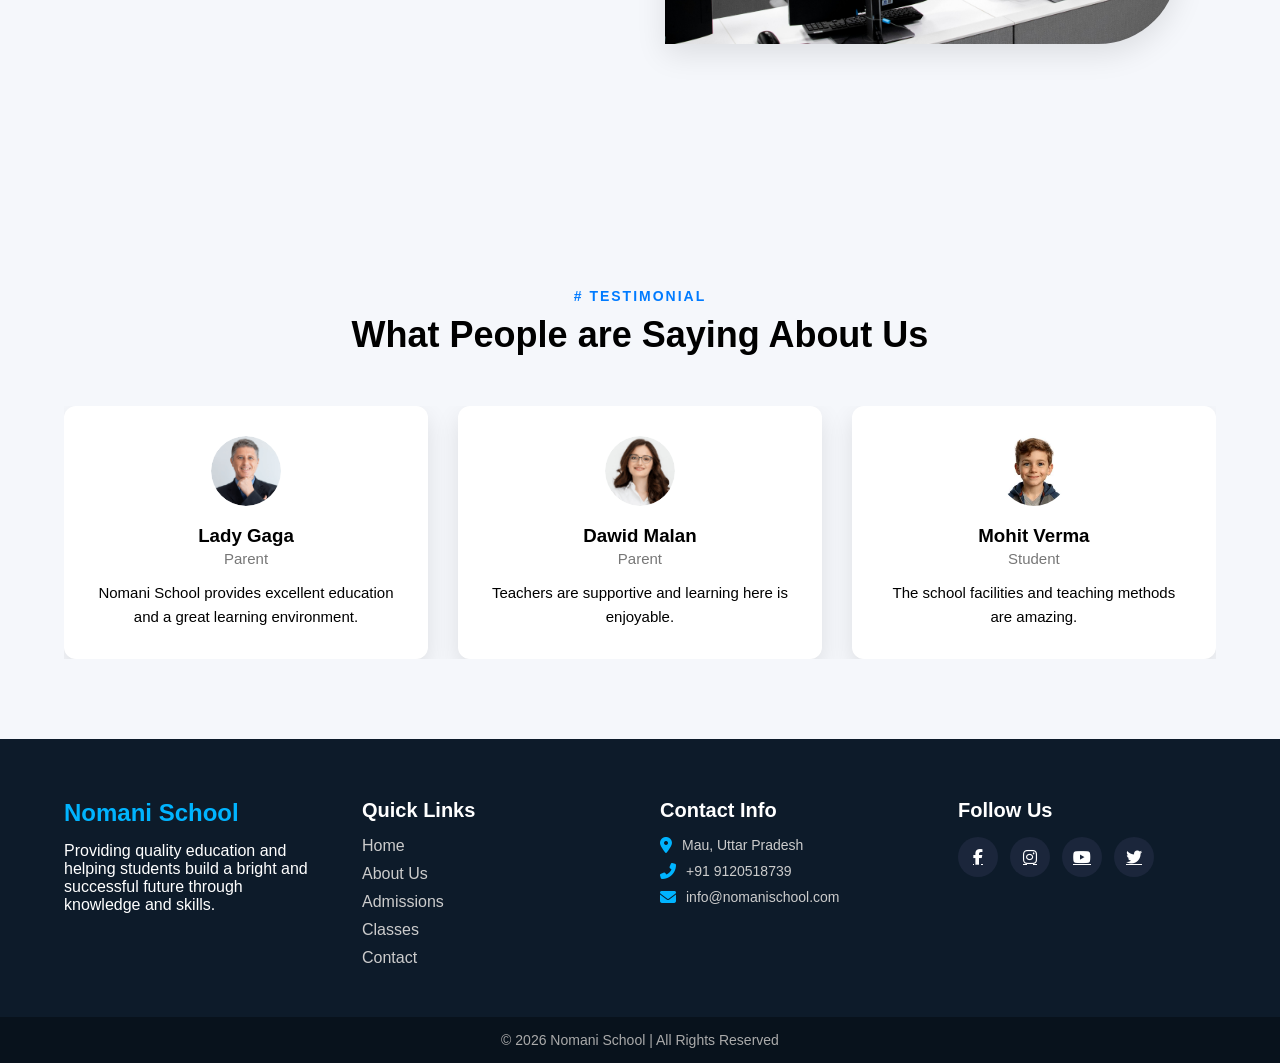
==== commit 1fdebfde: "Add files via upload" ====
--- a/index.html
+++ b/index.html
@@ -8,6 +8,8 @@
     <title>Nomani School</title>
     <link rel="stylesheet" href="style.css">
     <link rel="stylesheet" href="https://cdnjs.cloudflare.com/ajax/libs/font-awesome/6.5.0/css/all.min.css">
+    <!-- AOS Animation CSS -->
+    <link href="https://unpkg.com/aos@2.3.4/dist/aos.css" rel="stylesheet">
 </head>
 
 <body>
@@ -94,25 +96,25 @@
 
         <div class="card-container">
 
-            <div class="feature-card card1">
+            <div class="feature-card card1" data-aos="fade-up">
                 <i class="fas fa-graduation-cap"></i>
                 <h3>Quality Education</h3>
                 <p>We provide the best education with modern teaching methods.</p>
             </div>
 
-            <div class="feature-card card2">
+            <div class="feature-card card2" data-aos="fade-up" data-aos-delay="200">
                 <i class="fas fa-book-open"></i>
                 <h3>Modern Library</h3>
                 <p>Our library contains thousands of books for student learning.</p>
             </div>
 
-            <div class="feature-card card3">
+            <div class="feature-card card3" data-aos="fade-up" data-aos-delay="400">
                 <i class="fas fa-chalkboard-teacher"></i>
                 <h3>Expert Teachers</h3>
                 <p>Highly qualified teachers guide students for success.</p>
             </div>
 
-            <div class="feature-card card4">
+            <div class="feature-card card4" data-aos="fade-up" data-aos-delay="600">
                 <i class="fas fa-laptop-code"></i>
                 <h3>Smart Classes</h3>
                 <p>Technology based learning environment for students.</p>
@@ -128,16 +130,17 @@
 
     <section class="campus">
 
-        <h1 class="section-title">Campus Facilities</h1>
-        <p class="section-subtitle">Explore the modern facilities available for students</p>
+        <h1 class="section-title" data-aos="fade-up">Campus Facilities</h1>
+        <p class="section-subtitle" data-aos="fade-up" data-aos-delay="200">Explore the modern facilities available for
+            students</p>
 
         <div class="facility">
 
-            <div class="facility-img">
+            <div class="facility-img" data-aos="fade-right">
                 <img src="image/library.jpg" alt="">
             </div>
 
-            <div class="facility-content">
+            <div class="facility-content" data-aos="fade-left">
                 <h2>Modern Library</h2>
                 <p>Our library provides thousands of books and digital resources
                     for students to improve knowledge and learning skills.</p>
@@ -148,11 +151,11 @@
 
         <div class="facility reverse">
 
-            <div class="facility-img">
+            <div class="facility-img" data-aos="fade-left">
                 <img src="image/science laboratory.jpg" alt="">
             </div>
 
-            <div class="facility-content">
+            <div class="facility-content" data-aos="fade-right">
                 <h2>Science Laboratory</h2>
                 <p>Fully equipped science labs help students learn through
                     practical experiments and hands-on learning.</p>
@@ -163,11 +166,11 @@
 
         <div class="facility">
 
-            <div class="facility-img">
+            <div class="facility-img" data-aos="fade-right">
                 <img src="image/sport.jpg" alt="">
             </div>
 
-            <div class="facility-content">
+            <div class="facility-content" data-aos="fade-left">
                 <h2>Sports Facilities</h2>
                 <p>We provide modern sports grounds and equipment to promote
                     physical fitness and teamwork.</p>
@@ -178,11 +181,11 @@
 
         <div class="facility reverse">
 
-            <div class="facility-img">
+            <div class="facility-img" data-aos="fade-left">
                 <img src="image/computer.jpg" alt="">
             </div>
 
-            <div class="facility-content">
+            <div class="facility-content" data-aos="fade-right">
                 <h2>Computer Lab</h2>
                 <p>Our computer lab helps students develop digital skills
                     with modern technology and software.</p>
@@ -198,34 +201,34 @@
 
     <section class="testimonial">
 
-        <p class="small-heading"># TESTIMONIAL</p>
-        <h2 class="testimonial-title">What People are Saying About Us</h2>
+        <p class="small-heading" data-aos="fade-up"># TESTIMONIAL</p>
+        <h2 class="testimonial-title" data-aos="fade-up" data-aos-delay="200">What People are Saying About Us</h2>
 
         <div class="testimonial-container">
             <div class="testimonial-slider">
 
-                <div class="testimonial-card">
+                <div class="testimonial-card" data-aos="fade-up">
                     <img src="image/client1.png">
                     <h3>Lady Gaga</h3>
                     <p class="role">Parent</p>
                     <p>Nomani School provides excellent education and a great learning environment.</p>
                 </div>
 
-                <div class="testimonial-card">
+                <div class="testimonial-card" data-aos="fade-up" data-aos-delay="200">
                     <img src="image/client2.png">
                     <h3>Dawid Malan</h3>
                     <p class="role">Parent</p>
                     <p>Teachers are supportive and learning here is enjoyable.</p>
                 </div>
 
-                <div class="testimonial-card">
+                <div class="testimonial-card" data-aos="fade-up" data-aos-delay="400">
                     <img src="image/client3.jpg">
                     <h3>Mohit Verma</h3>
                     <p class="role">Student</p>
                     <p>The school facilities and teaching methods are amazing.</p>
                 </div>
 
-                <div class="testimonial-card">
+                <div class="testimonial-card" data-aos="fade-up" data-aos-delay="600">
                     <img src="image/client4.jpg">
                     <h3>Priya Singh</h3>
                     <p class="role">Student</p>
@@ -301,6 +304,16 @@
 
 
 
+    <!-- AOS Animation JS -->
+    <script src="https://unpkg.com/aos@2.3.4/dist/aos.js"></script>
+
+    <script>
+        AOS.init({
+            duration: 1000,
+            once: true
+        });
+    </script>
+
     <script src="index.js"></script>
 </body>
 
--- a/style.css
+++ b/style.css
@@ -1458,9 +1458,7 @@
         font-size: 28px;
     }
 
-    .form-row {
-        flex-direction: column;
-    }
+
 
     .hero-content h1 {
         font-size: 36px;
@@ -1473,6 +1471,14 @@
     .features-container {
         flex-direction: column;
         align-items: center;
+    }
+
+    .form-container {
+        padding: 10px;
+    }
+
+    form {
+        padding: 10px;
     }
 
     .form-row {
@@ -1506,4 +1512,4 @@
         text-align: center;
     }
 
-}+}
